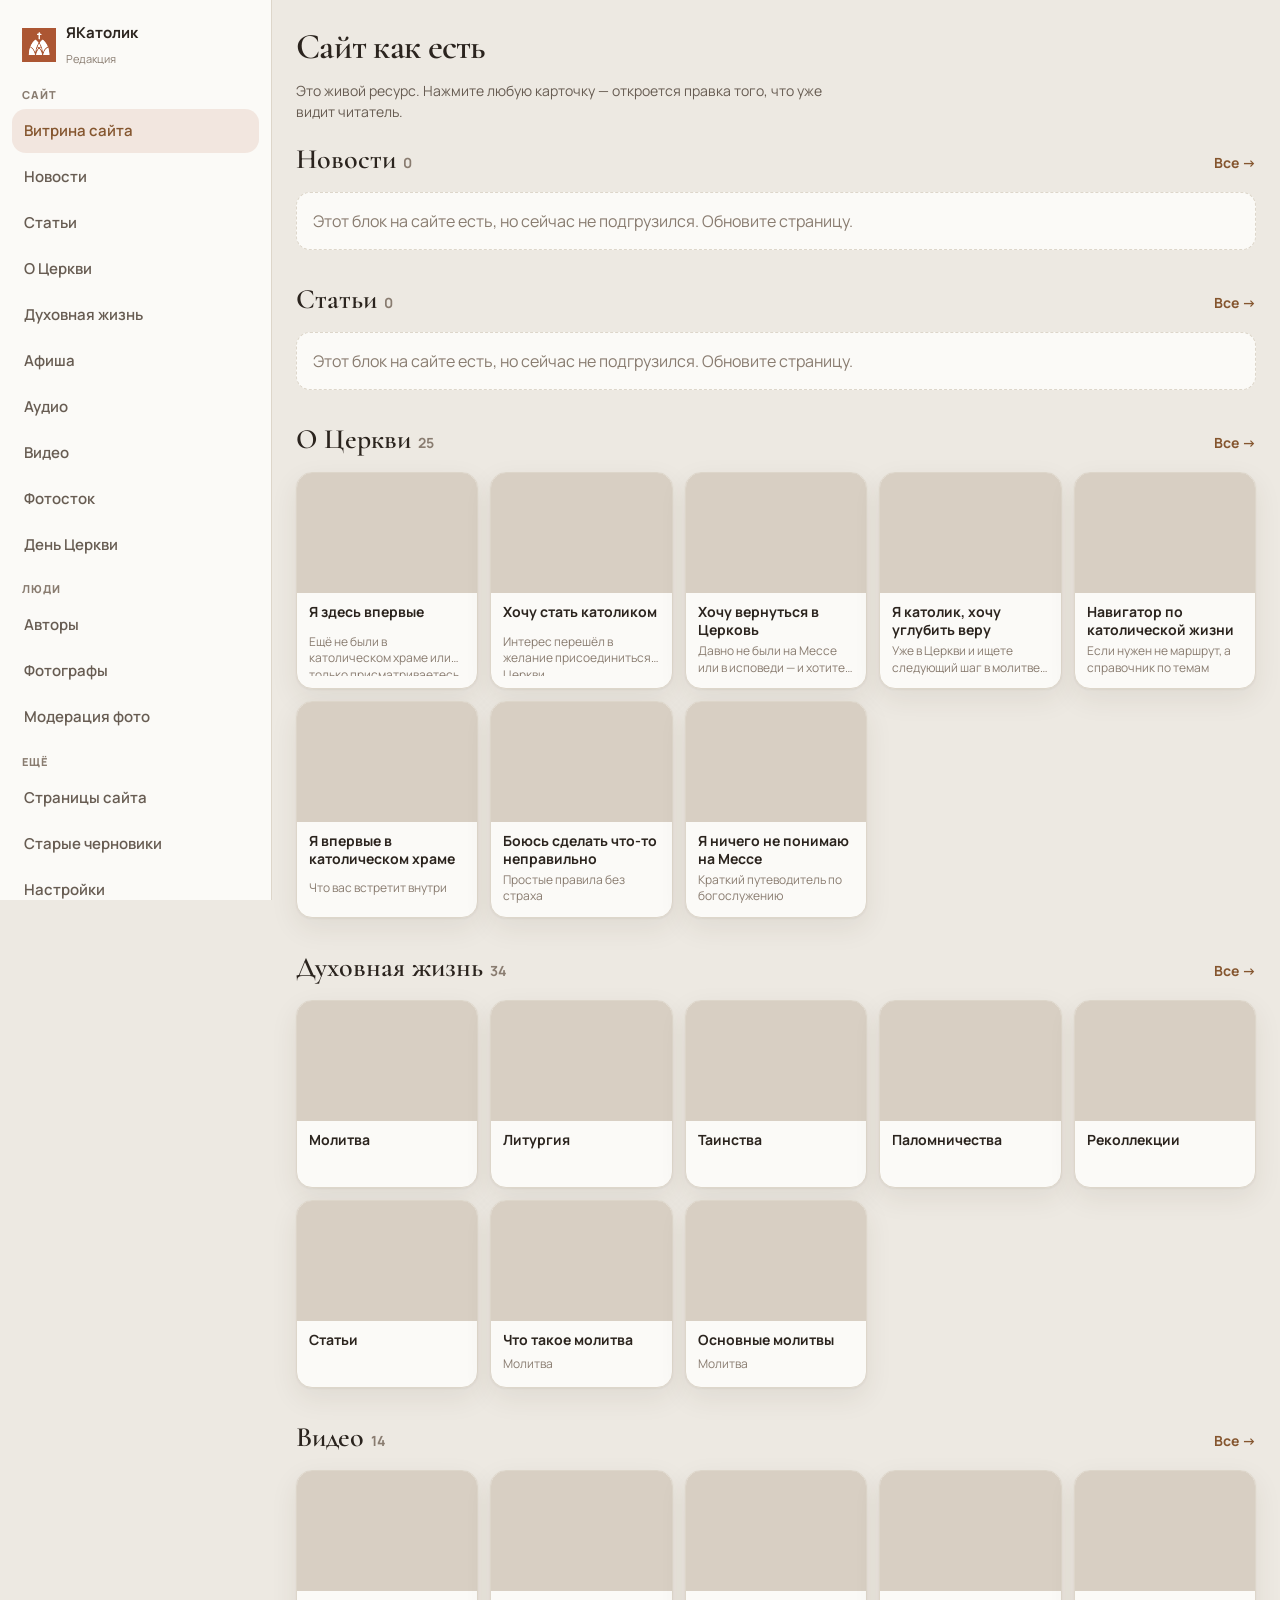
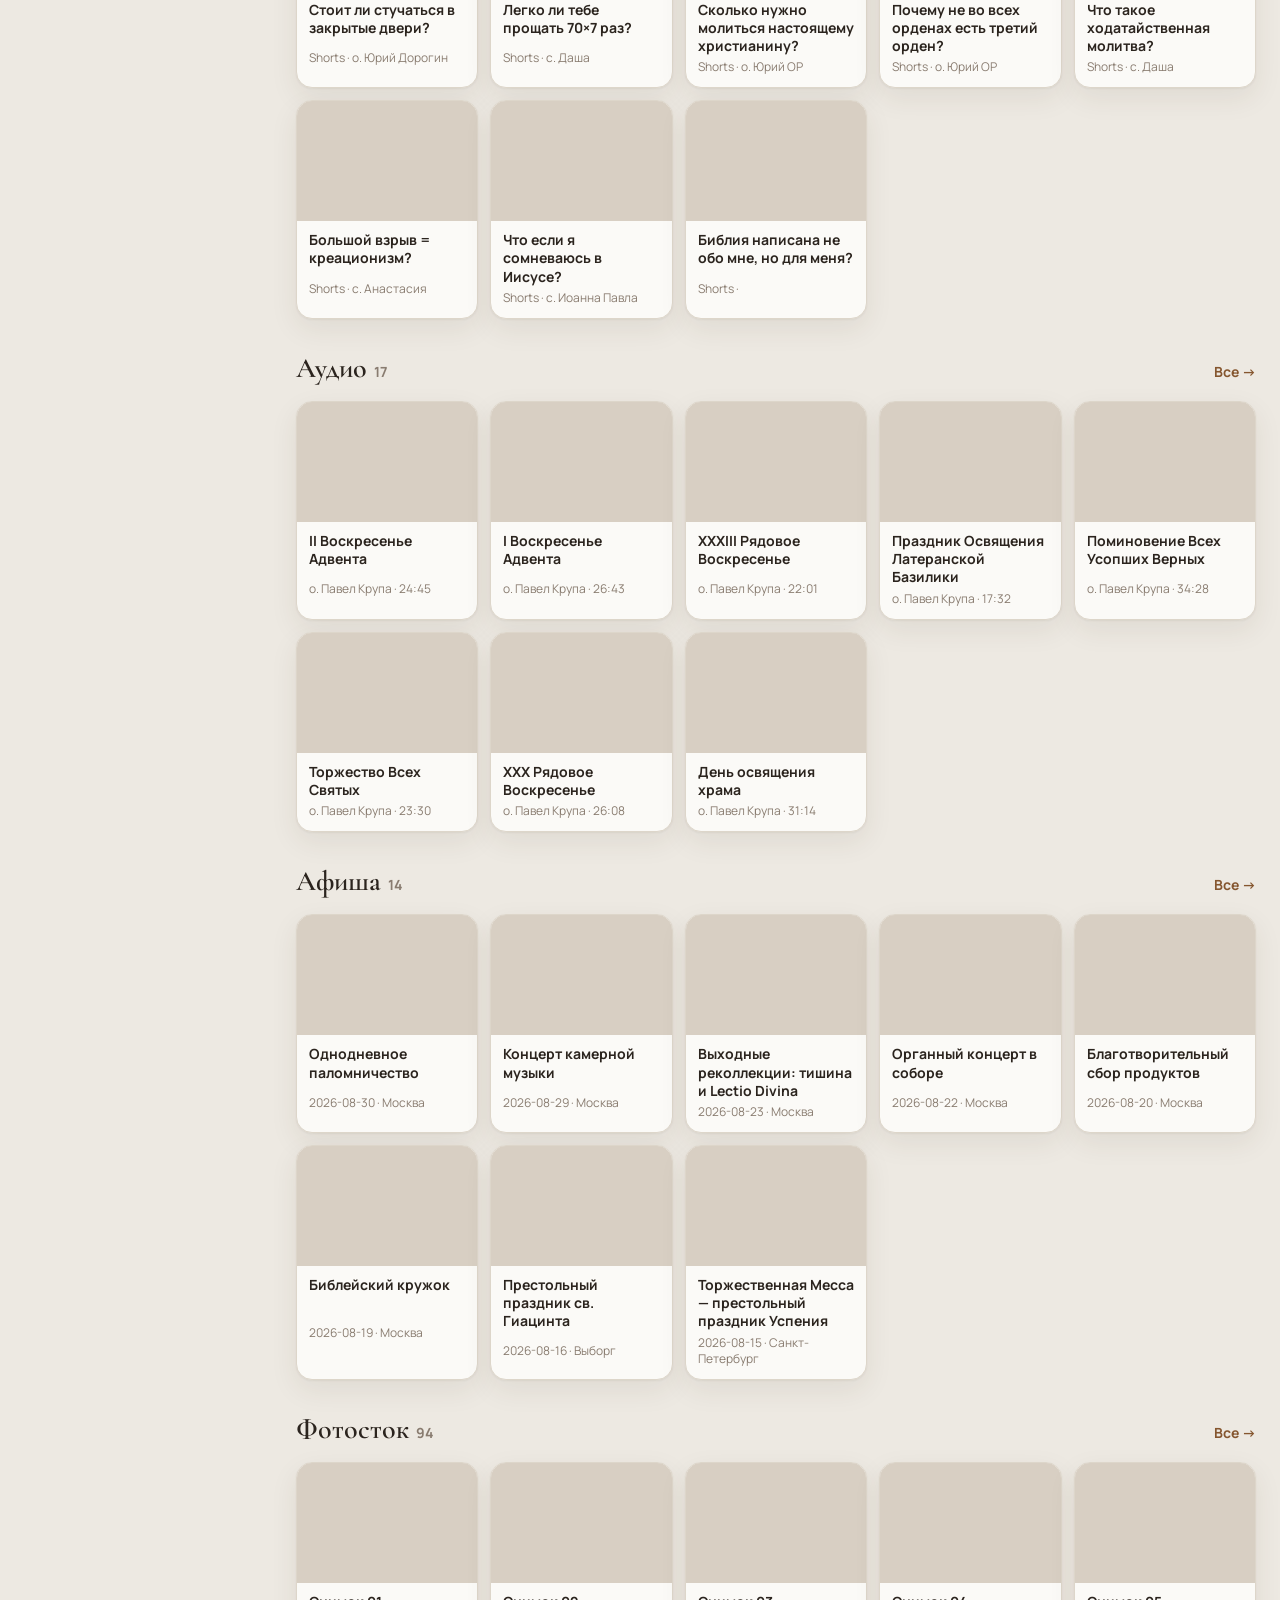
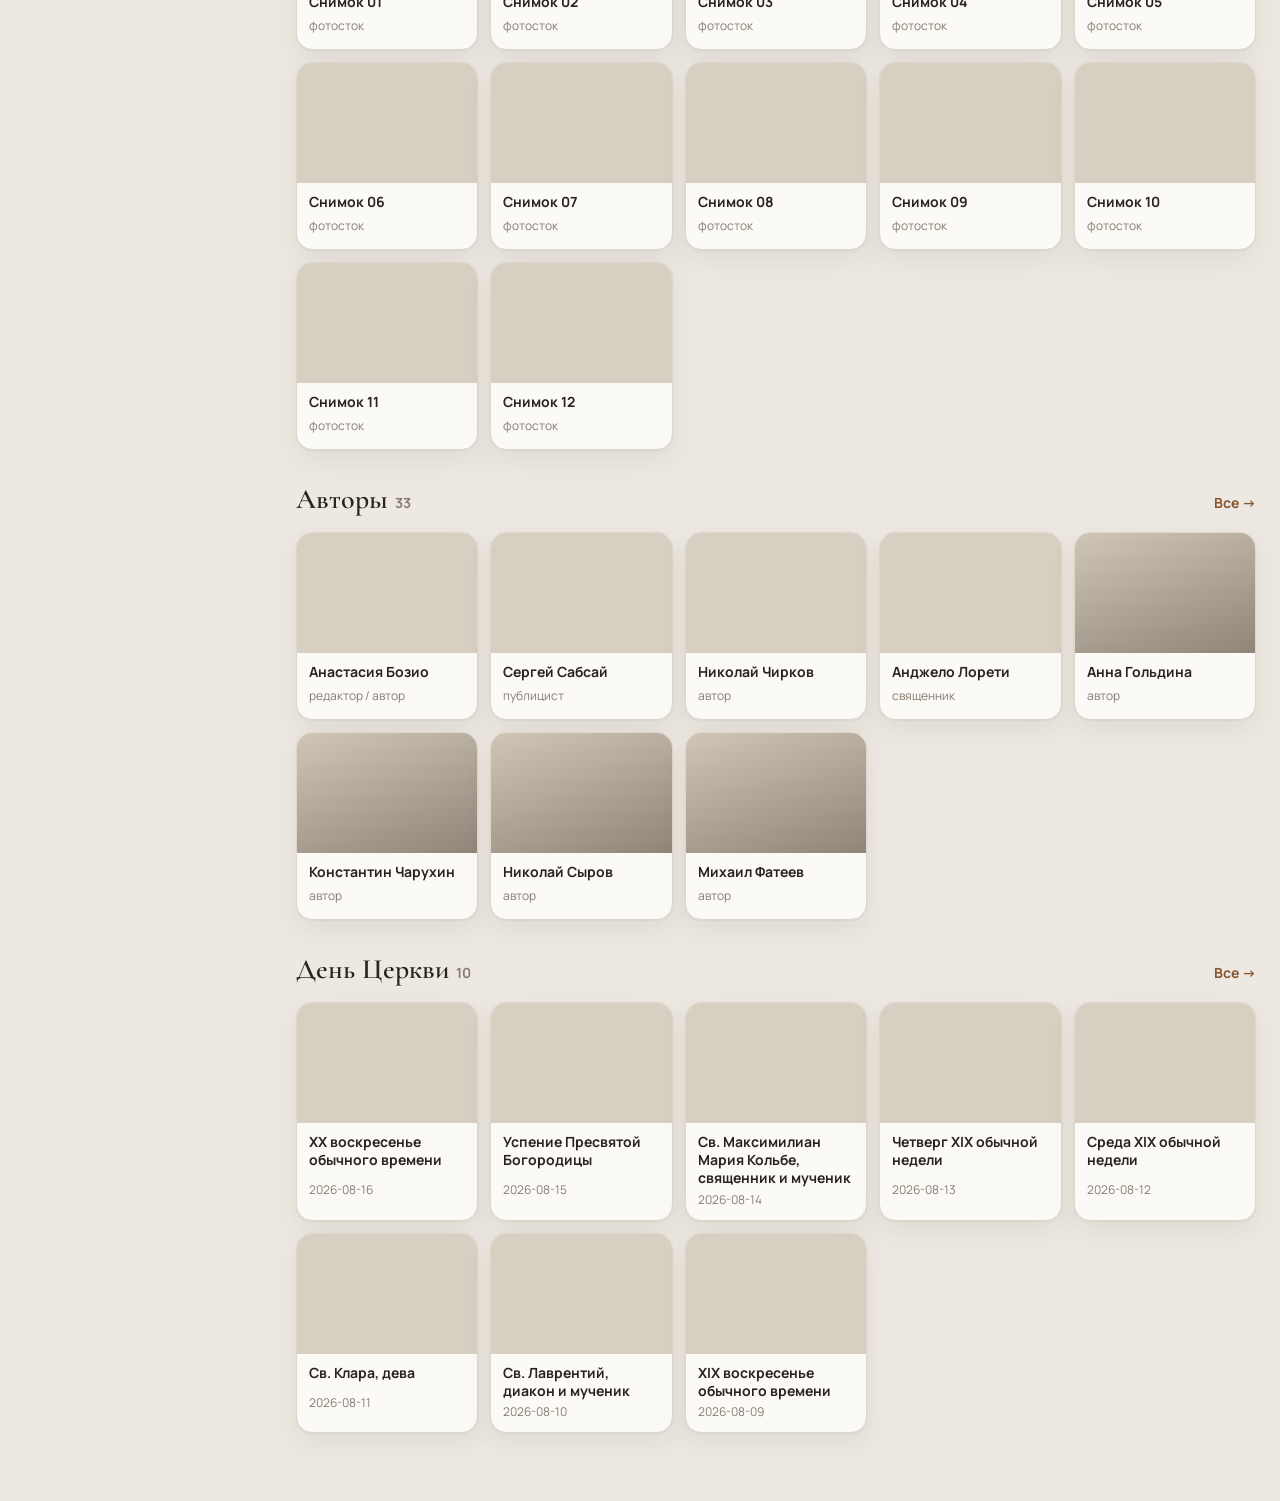
==== login.html @ fab1b04d "Add editorial admin with live site showcase and mobile layout. Co-authored-by: Cursor <cursoragent@c" ====
<!doctype html>
<html lang="ru">
  <head>
    <meta charset="UTF-8" />
    <title>Редакция ЯКатолик</title>
    <script src="js/config.js"></script>
    <script src="js/auth.js"></script>
    <script>
      AdminAuth.ensureDevSession();
      location.replace('app.html');
    </script>
  </head>
  <body></body>
</html>
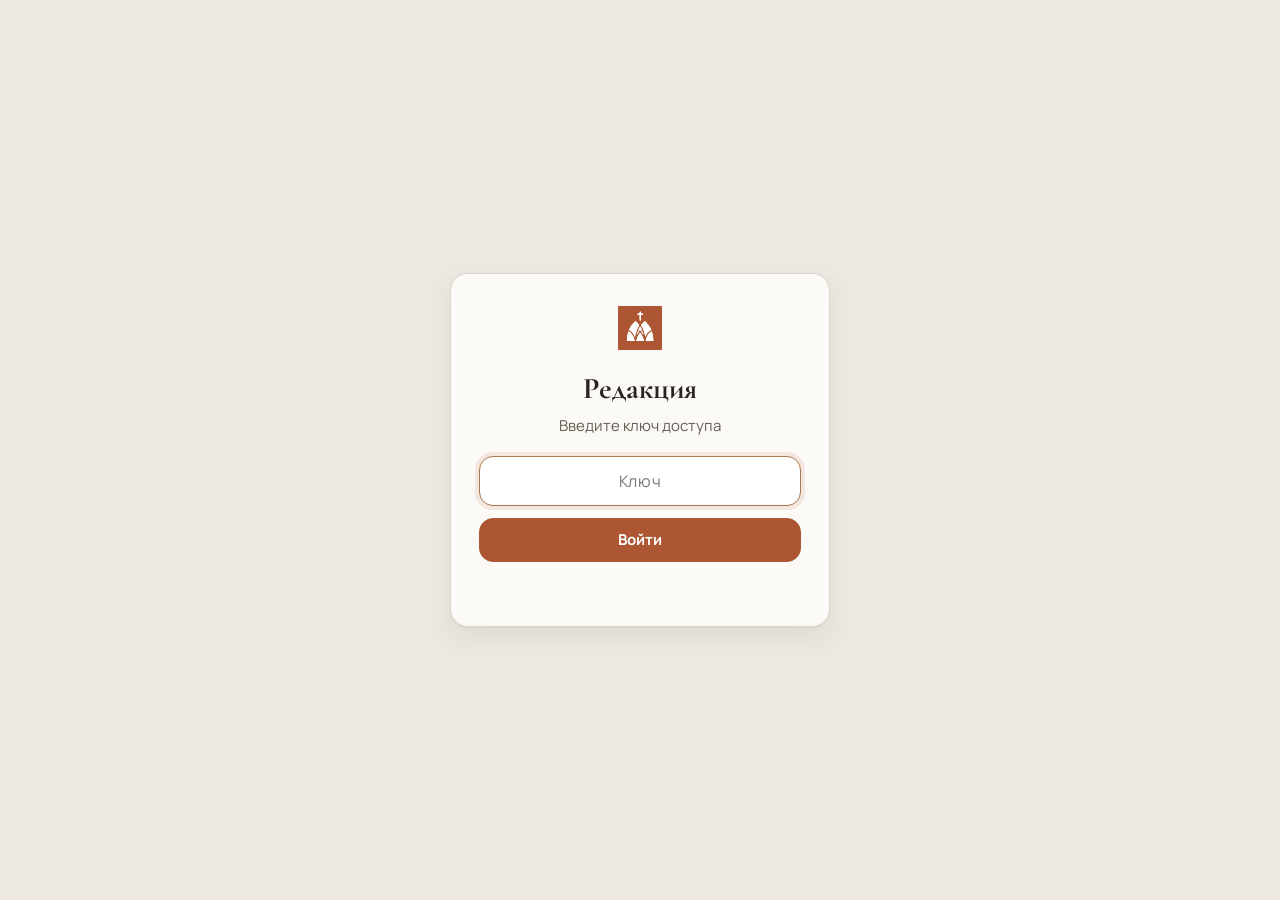
==== commit 3fd3e33c: "Вход по ключу: три уровня доступа, черновики на сервере, заявки Католик.LIVE Co-authored-by: Cursor " ====
--- a/login.html
+++ b/login.html
@@ -2,13 +2,8 @@
 <html lang="ru">
   <head>
     <meta charset="UTF-8" />
-    <title>Редакция ЯКатолик</title>
-    <script src="js/config.js"></script>
-    <script src="js/auth.js"></script>
-    <script>
-      AdminAuth.ensureDevSession();
-      location.replace('app.html');
-    </script>
+    <title>Редакция</title>
+    <script>location.replace('index.html' + location.hash);</script>
   </head>
   <body></body>
 </html>
